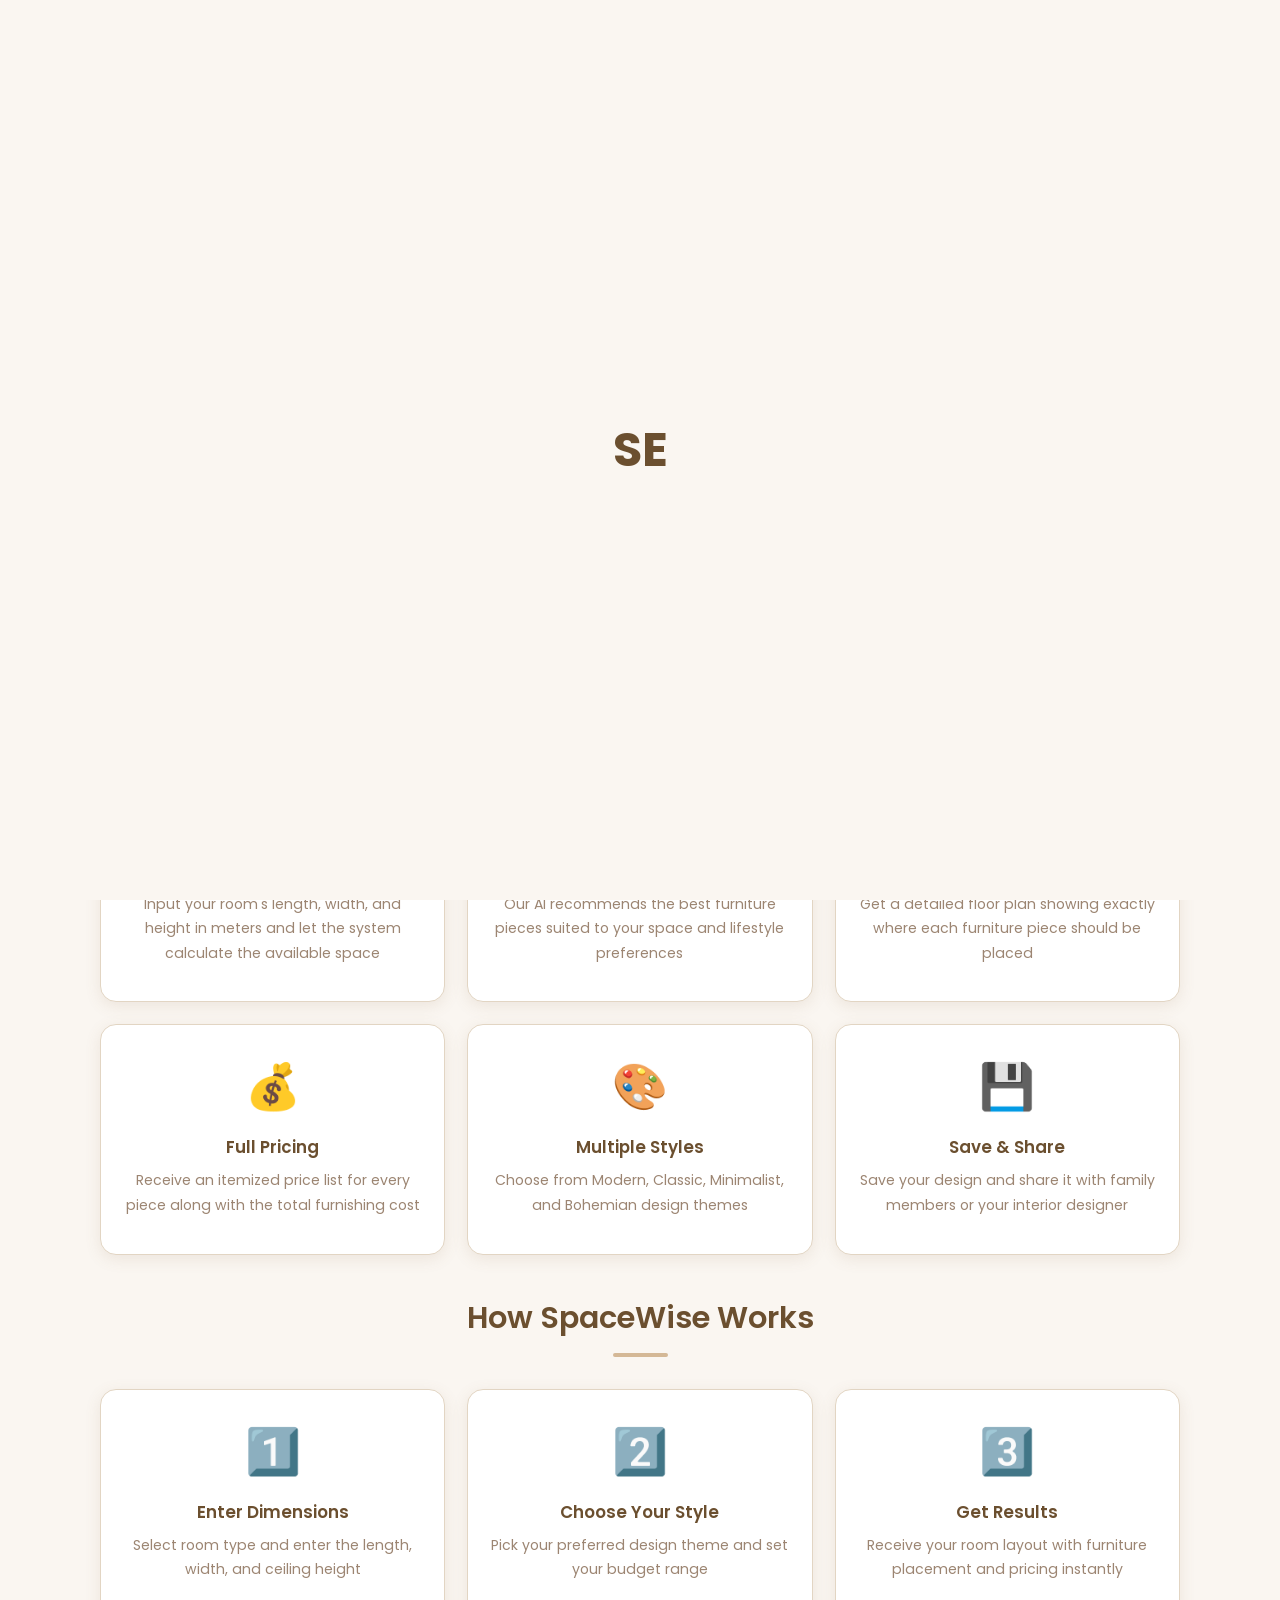
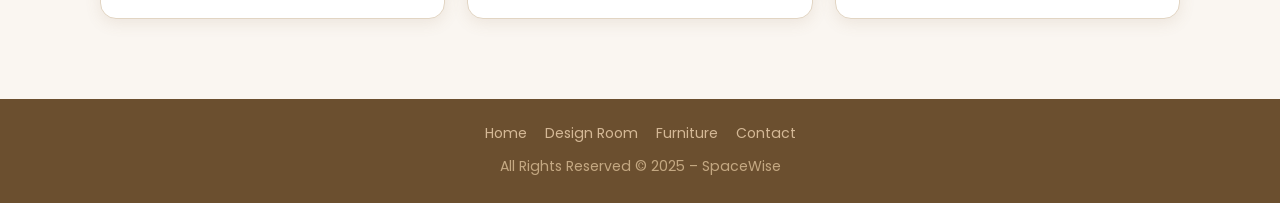
==== index.html @ 336c6fb2 "Add files via upload" ====
<!DOCTYPE html>
<html lang="en">
<head>
    <meta charset="UTF-8">
    <meta name="viewport" content="width=device-width, initial-scale=1.0">
    <title>SpaceWise – AI-Powered Furniture Design</title>
    <link rel="stylesheet" href="style.css">
</head>
<body>
    <div id="loader" class="loader-overlay">
  <div class="site-name" id="site-name">
    <span class="letter keep">S</span>
    <span class="letter hide">P</span>
    <span class="letter hide">A</span>
    <span class="letter hide">C</span>
    <span class="letter hide">E</span>
    <span class="letter hide">&nbsp;</span>
    <span class="letter hide">W</span>
    <span class="letter hide">I</span>
    <span class="letter hide">S</span>
    <span class="letter keep">E</span>
  </div>
</div>

    <!-- Navbar -->
    <nav>
        <a href="index.html" class="logo-container">
            <img src="logo.jpg" alt="Space Wise Logo" class="nav-logo">
        </a>
        <div class="hamburger" onclick="toggleMenu()" id="hamburger">
            <span></span><span></span><span></span>
        </div>
        <ul id="navMenu">
            <li><a href="index.html" class="active">Home</a></li>
            <li><a href="design.html">Design Room</a></li>
            <li><a href="furniture.html">Furniture</a></li>
            <li><a href="contact.html">Contact</a></li>
        </ul>
    </nav>

    <!-- Main Content -->
    <main>

        <!-- Hero -->
        <div class="hero">
            <h1>Design Your Space Smartly</h1>
            <p>Enter your room dimensions and get AI-powered furniture suggestions with placement maps and full pricing — instantly.</p>
            <a href="design.html" class="hero-btn">Start Designing Now</a>
        </div>

        <!-- Why SpaceWise -->
        <div class="section-title section-padding">
            <h2>Why SpaceWise?</h2>
            <div class="divider"></div>
            <p>We combine artificial intelligence with interior design expertise to give you a unique furnishing experience</p>
        </div>

        <div class="features-grid">
            <div class="feature-card">
                <span class="feature-icon">📐</span>
                <h3>Enter Dimensions</h3>
                <p>Input your room's length, width, and height in meters and let the system calculate the available space</p>
            </div>
            <div class="feature-card">
                <span class="feature-icon">🤖</span>
                <h3>AI Suggestions</h3>
                <p>Our AI recommends the best furniture pieces suited to your space and lifestyle preferences</p>
            </div>
            <div class="feature-card">
                <span class="feature-icon">🗺️</span>
                <h3>Placement Map</h3>
                <p>Get a detailed floor plan showing exactly where each furniture piece should be placed</p>
            </div>
            <div class="feature-card">
                <span class="feature-icon">💰</span>
                <h3>Full Pricing</h3>
                <p>Receive an itemized price list for every piece along with the total furnishing cost</p>
            </div>
            <div class="feature-card">
                <span class="feature-icon">🎨</span>
                <h3>Multiple Styles</h3>
                <p>Choose from Modern, Classic, Minimalist, and Bohemian design themes</p>
            </div>
            <div class="feature-card">
                <span class="feature-icon">💾</span>
                <h3>Save & Share</h3>
                <p>Save your design and share it with family members or your interior designer</p>
            </div>
        </div>

        <!-- How It Works -->
        <div class="section-padding">
            <div class="section-title">
                <h2>How SpaceWise Works</h2>
                <div class="divider"></div>
            </div>
            <div class="features-grid">
                <div class="feature-card">
                    <span class="feature-icon">1️⃣</span>
                    <h3>Enter Dimensions</h3>
                    <p>Select room type and enter the length, width, and ceiling height</p>
                </div>
                <div class="feature-card">
                    <span class="feature-icon">2️⃣</span>
                    <h3>Choose Your Style</h3>
                    <p>Pick your preferred design theme and set your budget range</p>
                </div>
                <div class="feature-card">
                    <span class="feature-icon">3️⃣</span>
                    <h3>Get Results</h3>
                    <p>Receive your room layout with furniture placement and pricing instantly</p>
                </div>
            </div>
        </div>

    </main>

    <!-- Footer -->
    <footer>
        <div class="footer-links">
            <a href="index.html">Home</a>
            <a href="design.html">Design Room</a>
            <a href="furniture.html">Furniture</a>
            <a href="contact.html">Contact</a>
        </div>
        <p>All Rights Reserved &copy; 2025 – SpaceWise</p>
    </footer>

    <script>
        function toggleMenu() {
            document.getElementById('navMenu').classList.toggle('open');
        }
         window.addEventListener('load', () => {
  setTimeout(() => {
    const siteName = document.getElementById('site-name');
    if(siteName) siteName.classList.add('shrink');
    
    setTimeout(() => {
      const loader = document.getElementById('loader');
      if(loader) loader.classList.add('fade-out');
    }, 1500); 
  }, 800);
});             
        ;
    </script>

</body>
</html>
---- style.css ----
/* ===== Google Font ===== */
@import url('https://fonts.googleapis.com/css2?family=Poppins:wght@300;400;500;600;700&display=swap');

/* ===== CSS Variables - Beige & Light Brown Theme ===== */
:root {
    --primary:     #8B6F47;
    --primary-dark:#6B4F2F;
    --primary-light:#C4A882;
    --accent:      #D4B896;
    --bg-main:     #FAF6F1;
    --bg-card:     #FFFFFF;
    --bg-section:  #F2EBE0;
    --text-dark:   #3A2E22;
    --text-mid:    #6B5744;
    --text-light:  #9C8572;
    --border:      #E2D5C3;
    --shadow:      rgba(139,111,71,0.12);
    --shadow-hover:rgba(139,111,71,0.25);
}

/* ===== Reset & Base ===== */
*, *::before, *::after {
    margin: 0;
    padding: 0;
    box-sizing: border-box;
}

html { scroll-behavior: smooth; }

body {
    font-family: 'Poppins', 'Segoe UI', sans-serif;
    background-color: var(--bg-main);
    color: var(--text-dark);
    min-height: 100vh;
    display: flex;
    flex-direction: column;
    overflow-x: hidden;
}

/* ===== Navbar ===== */
nav {
    background-color: var(--primary-dark);
    padding: 0 40px;
    display: flex;
    align-items: center;
    justify-content: space-between;
    height: 64px;
    position: sticky;
    top: 0;
    z-index: 1000;
    box-shadow: 0 2px 12px rgba(0,0,0,0.25);
}

nav .logo {
    font-size: 1.45rem;
    font-weight: 700;
    color: var(--accent);
    text-decoration: none;
    letter-spacing: 1px;
    display: flex;
    align-items: center;
    gap: 8px;
}

nav ul {
    list-style: none;
    display: flex;
    gap: 6px;
    padding: 0;
}

nav ul li a {
    color: #F5EDE0;
    text-decoration: none;
    font-size: 0.92rem;
    padding: 7px 16px;
    border-radius: 22px;
    transition: background 0.25s, color 0.25s;
    font-weight: 500;
}

nav ul li a:hover,
nav ul li a.active {
    background-color: var(--accent);
    color: var(--primary-dark);
}

/* Hamburger menu (mobile) */
.hamburger {
    display: none;
    flex-direction: column;
    gap: 5px;
    cursor: pointer;
    padding: 6px;
}

.hamburger span {
    display: block;
    width: 24px;
    height: 2px;
    background-color: var(--accent);
    border-radius: 2px;
    transition: all 0.3s;
}

/* ===== Main Content ===== */
main {
    flex: 1;
    padding: 40px 60px;
    max-width: 1200px;
    margin: 0 auto;
    width: 100%;
}

/* ===== Typography (3 text styles) ===== */
h1 {
    font-size: 2.4rem;
    color: var(--primary-dark);
    margin-bottom: 14px;
    font-weight: 700;
    text-align: center;
    line-height: 1.2;
}

h2 {
    font-size: 1.6rem;
    color: var(--primary);
    margin-bottom: 12px;
    font-weight: 600;
    border-right: 4px solid var(--accent);
    padding-right: 12px;
}

h3 {
    font-size: 1.1rem;
    color: var(--primary-dark);
    margin-bottom: 7px;
    font-weight: 600;
}

p {
    font-size: 0.97rem;
    line-height: 1.75;
    color: var(--text-mid);
    margin-bottom: 8px;
}

/* ===== Hero Section ===== */
.hero {
    background: linear-gradient(135deg, var(--primary-dark) 0%, var(--primary) 100%);
    color: #fff;
    border-radius: 22px;
    padding: 70px 50px;
    text-align: center;
    margin-bottom: 50px;
    overflow: hidden;
    position: relative;
}

.hero::before {
    content: '';
    position: absolute;
    top: -60px; left: -60px;
    width: 220px; height: 220px;
    background: rgba(212,184,150,0.15);
    border-radius: 50%;
}

.hero::after {
    content: '';
    position: absolute;
    bottom: -70px; right: -70px;
    width: 260px; height: 260px;
    background: rgba(212,184,150,0.1);
    border-radius: 50%;
}

.hero h1 {
    color: var(--accent);
    font-size: 2.8rem;
    margin-bottom: 18px;
    position: relative;
    z-index: 1;
}

.hero p {
    color: #F5EDE0;
    font-size: 1.1rem;
    max-width: 680px;
    margin: 0 auto 28px;
    position: relative;
    z-index: 1;
}

.hero-btn {
    display: inline-block;
    background-color: var(--accent);
    color: var(--primary-dark);
    padding: 14px 40px;
    border-radius: 30px;
    text-decoration: none;
    font-weight: 700;
    font-size: 1.05rem;
    transition: transform 0.3s, box-shadow 0.3s;
    position: relative;
    z-index: 1;
}

.hero-btn:hover {
    transform: translateY(-3px);
    box-shadow: 0 10px 24px rgba(0,0,0,0.25);
}

/* ===== Feature Cards Grid ===== */
.features-grid {
    display: grid;
    grid-template-columns: repeat(3, 1fr);
    gap: 22px;
    margin-top: 20px;
}

.feature-card {
    background-color: var(--bg-card);
    border-radius: 16px;
    padding: 28px 22px;
    text-align: center;
    box-shadow: 0 4px 16px var(--shadow);
    transition: transform 0.3s, box-shadow 0.3s;
    overflow: hidden;
    border: 1px solid var(--border);
}

.feature-card:hover {
    transform: translateY(-5px);
    box-shadow: 0 12px 28px var(--shadow-hover);
}

.feature-icon {
    font-size: 2.8rem;
    margin-bottom: 14px;
    display: block;
}

.feature-card h3 { font-size: 1.05rem; margin-bottom: 8px; }
.feature-card p  { font-size: 0.88rem; color: var(--text-light); }

/* ===== Section Title ===== */
.section-title {
    text-align: center;
    margin-bottom: 32px;
}

.section-title h2 {
    border: none;
    padding: 0;
    font-size: 1.9rem;
    color: var(--primary-dark);
}

.section-title p {
    color: var(--text-light);
    font-size: 0.97rem;
    max-width: 580px;
    margin: 8px auto 0;
}

.divider {
    width: 55px;
    height: 4px;
    background-color: var(--accent);
    margin: 10px auto;
    border-radius: 2px;
}

.section-padding { padding: 40px 0; }

/* ===== Design Page ===== */
.design-container {
    display: grid;
    grid-template-columns: 1fr 1fr;
    gap: 36px;
    align-items: start;
}

.form-section {
    background-color: var(--bg-card);
    border-radius: 18px;
    padding: 32px;
    box-shadow: 0 4px 20px var(--shadow);
    border: 1px solid var(--border);
    overflow: hidden;
}

.form-group { margin-bottom: 18px; }

.form-group label {
    display: block;
    font-weight: 600;
    color: var(--primary-dark);
    margin-bottom: 7px;
    font-size: 0.9rem;
}

.form-group input,
.form-group select {
    width: 100%;
    padding: 11px 14px;
    border: 2px solid var(--border);
    border-radius: 10px;
    font-size: 0.97rem;
    color: var(--text-dark);
    background-color: var(--bg-main);
    transition: border-color 0.3s;
    font-family: inherit;
}

.form-group input:focus,
.form-group select:focus {
    outline: none;
    border-color: var(--primary-light);
    background-color: #fff;
}

.submit-btn {
    width: 100%;
    padding: 13px;
    background: linear-gradient(135deg, var(--primary-dark), var(--primary));
    color: var(--accent);
    border: none;
    border-radius: 12px;
    font-size: 1.05rem;
    font-weight: 700;
    cursor: pointer;
    transition: opacity 0.3s, transform 0.2s;
    font-family: inherit;
}

.submit-btn:hover {
    opacity: 0.9;
    transform: translateY(-2px);
}

/* Room Canvas */
.room-preview {
    background-color: var(--bg-card);
    border-radius: 18px;
    padding: 28px;
    box-shadow: 0 4px 20px var(--shadow);
    border: 1px solid var(--border);
    overflow: hidden;
}

.room-canvas {
    width: 100%;
    background-color: var(--bg-section);
    border: 2px dashed var(--primary-light);
    border-radius: 12px;
    min-height: 320px;
    position: relative;
    overflow: hidden;
}

.room-floor {
    width: 80%; height: 80%;
    position: absolute;
    top: 10%; left: 10%;
    background-color: #EAD9C0;
    border: 2px solid var(--primary-light);
    border-radius: 4px;
}

.furniture-item {
    position: absolute;
    background-color: var(--primary);
    color: #fff;
    border-radius: 6px;
    display: flex;
    align-items: center;
    justify-content: center;
    font-size: 0.62rem;
    font-weight: 600;
    text-align: center;
    padding: 3px;
    box-shadow: 2px 2px 6px rgba(0,0,0,0.25);
    cursor: pointer;
    transition: transform 0.2s;
    line-height: 1.2;
}

.furniture-item:hover { transform: scale(1.06); z-index: 10; }

/* Result Box */
.result-box {
    background-color: var(--bg-card);
    border-radius: 14px;
    padding: 22px;
    box-shadow: 0 4px 14px var(--shadow);
    margin-top: 18px;
    overflow: hidden;
    border: 1px solid var(--border);
}

.overflow-section { overflow: auto; max-height: 480px; }

.result-item {
    display: flex;
    justify-content: space-between;
    align-items: center;
    padding: 11px 0;
    border-bottom: 1px solid var(--bg-section);
    gap: 10px;
}

.result-item:last-child { border-bottom: none; }

.total-price {
    background: linear-gradient(135deg, var(--primary-dark), var(--primary));
    color: var(--accent);
    border-radius: 12px;
    padding: 16px 22px;
    display: flex;
    justify-content: space-between;
    align-items: center;
    margin-top: 14px;
    font-size: 1.05rem;
    font-weight: 700;
}

/* Price & Dimension Tags */
.price-tag {
    display: inline-block;
    background-color: var(--accent);
    color: var(--primary-dark);
    padding: 4px 13px;
    border-radius: 18px;
    font-weight: 700;
    font-size: 0.9rem;
    white-space: nowrap;
}

.dimensions-badge {
    display: inline-block;
    background-color: var(--bg-section);
    color: var(--primary);
    padding: 3px 10px;
    border-radius: 10px;
    font-size: 0.78rem;
    margin-top: 5px;
}

/* ===== Furniture Catalog ===== */
.catalog-grid {
    display: grid;
    grid-template-columns: repeat(3, 1fr);
    gap: 22px;
}

.furniture-card {
    background-color: var(--bg-card);
    border-radius: 16px;
    overflow: hidden;
    box-shadow: 0 4px 14px var(--shadow);
    transition: transform 0.3s, box-shadow 0.3s;
    border: 1px solid var(--border);
}

.furniture-card:hover {
    transform: translateY(-5px);
    box-shadow: 0 14px 32px var(--shadow-hover);
}

.furniture-emoji {
    width: 100%;
    height: 170px;
    display: flex;
    align-items: center;
    justify-content: center;
    font-size: 5rem;
    background: linear-gradient(135deg, var(--bg-section), #EAD9C0);
}

.furniture-info { padding: 18px; }
.furniture-info h3 { font-size: 1rem; margin-bottom: 5px; }
.furniture-info p  { font-size: 0.85rem; color: var(--text-light); margin-bottom: 10px; }

.room-tag {
    display: inline-block;
    background-color: var(--bg-section);
    color: var(--primary);
    padding: 2px 10px;
    border-radius: 10px;
    font-size: 0.74rem;
    margin-bottom: 7px;
    font-weight: 500;
}

/* Filter Buttons */
.filter-bar {
    display: flex;
    gap: 10px;
    margin-bottom: 28px;
    flex-wrap: wrap;
    justify-content: center;
}

.filter-btn {
    padding: 8px 20px;
    border: 2px solid var(--border);
    border-radius: 24px;
    background-color: var(--bg-card);
    color: var(--primary);
    cursor: pointer;
    font-size: 0.88rem;
    font-family: inherit;
    transition: all 0.25s;
    font-weight: 500;
}

.filter-btn:hover,
.filter-btn.active {
    background-color: var(--primary-dark);
    color: var(--accent);
    border-color: var(--primary-dark);
}

/* ===== Contact Page ===== */
.contact-wrapper {
    display: grid;
    grid-template-columns: 1fr 1fr;
    gap: 36px;
}

.contact-info {
    background: linear-gradient(135deg, var(--primary-dark), var(--primary));
    border-radius: 18px;
    padding: 38px;
    color: #F5EDE0;
    overflow: hidden;
}

.contact-info h2 {
    color: var(--accent);
    border-color: var(--accent);
    margin-bottom: 18px;
}

.contact-info p { color: #F5EDE0; margin-bottom: 14px; }

.contact-detail {
    display: flex;
    align-items: center;
    gap: 12px;
    margin-bottom: 16px;
    padding: 11px;
    background-color: rgba(255,255,255,0.1);
    border-radius: 10px;
}

.contact-detail span:first-child { font-size: 1.4rem; }

.contact-form {
    background-color: var(--bg-card);
    border-radius: 18px;
    padding: 38px;
    box-shadow: 0 4px 20px var(--shadow);
    border: 1px solid var(--border);
    overflow: hidden;
}

.contact-form textarea {
    width: 100%;
    padding: 11px 14px;
    border: 2px solid var(--border);
    border-radius: 10px;
    font-size: 0.97rem;
    color: var(--text-dark);
    background-color: var(--bg-main);
    resize: vertical;
    min-height: 115px;
    font-family: inherit;
    transition: border-color 0.3s;
}

.contact-form textarea:focus {
    outline: none;
    border-color: var(--primary-light);
    background-color: #fff;
}

/* Team */
.team-grid {
    display: grid;
    grid-template-columns: repeat(3, 1fr);
    gap: 18px;
    margin-top: 26px;
}

.team-card {
    background-color: var(--bg-card);
    border-radius: 14px;
    padding: 22px;
    text-align: center;
    box-shadow: 0 4px 14px var(--shadow);
    border: 1px solid var(--border);
}

.team-avatar {
    width: 66px; height: 66px;
    border-radius: 50%;
    background: linear-gradient(135deg, var(--primary-dark), var(--primary));
    display: flex;
    align-items: center;
    justify-content: center;
    font-size: 1.9rem;
    margin: 0 auto 11px;
}

.team-card h3 { color: var(--primary-dark); margin-bottom: 4px; }
.team-card p  { font-size: 0.83rem; color: var(--text-light); margin: 0; }

/* Success Message */
.success-msg {
    display: none;
    background-color: #D4EDDA;
    color: #155724;
    border: 1px solid #C3E6CB;
    border-radius: 10px;
    padding: 14px 18px;
    margin-top: 14px;
    text-align: center;
    font-weight: 600;
}

.success-msg.show { display: block; }

/* ===== Images ===== */
img { max-width: 100%; height: auto; display: block; border-radius: 8px; }
.img-cover   { width: 100%; height: 200px; object-fit: cover; }
.img-rounded { border-radius: 50%; }
.img-shadow  { box-shadow: 0 4px 14px var(--shadow); }

/* ===== Footer ===== */
footer {
    background-color: var(--primary-dark);
    color: var(--primary-light);
    text-align: center;
    padding: 24px 40px;
    margin-top: auto;
}

footer p { color: var(--primary-light); font-size: 0.88rem; margin: 0; }

.footer-links {
    display: flex;
    justify-content: center;
    gap: 18px;
    margin-bottom: 10px;
    flex-wrap: wrap;
}

.footer-links a {
    color: var(--accent);
    text-decoration: none;
    font-size: 0.88rem;
    transition: color 0.25s;
}

.footer-links a:hover { color: #fff; }

/* ===== Step Indicator ===== */
.step-indicator {
    display: flex;
    justify-content: center;
    gap: 14px;
    margin-bottom: 28px;
    flex-wrap: wrap;
}

.step {
    display: flex;
    align-items: center;
    gap: 7px;
    font-size: 0.88rem;
    color: var(--text-light);
}

.step-num {
    width: 27px; height: 27px;
    border-radius: 50%;
    background-color: var(--border);
    color: var(--text-light);
    display: flex;
    align-items: center;
    justify-content: center;
    font-weight: 700;
    font-size: 0.82rem;
}

.step.active .step-num { background-color: var(--primary-dark); color: var(--accent); }
.step.active { color: var(--primary-dark); font-weight: 600; }

/* ===== Utility ===== */
.hidden { display: none; }
.show   { display: block; }
.badge { display: inline-block; padding: 4px 12px; border-radius: 18px; font-size: 0.78rem; font-weight: 700; }
.badge-gold { background-color: var(--accent); color: var(--primary-dark); }
.badge-dark { background-color: var(--primary-dark); color: var(--accent); }
.bg-warm    { background-color: var(--bg-section); }
.card-padding { padding: 24px; }
.btn-padding  { padding: 11px 28px; }

/* ===== Room label & indicators ===== */
.room-label {
    position: absolute;
    top: 5px; right: 8px;
    font-size: 0.72rem;
    color: var(--primary);
    font-weight: 700;
}

.door-indicator {
    position: absolute;
    bottom: 0; left: 50%;
    transform: translateX(-50%);
    width: 38px; height: 7px;
    background-color: var(--primary-light);
    border-radius: 4px 4px 0 0;
}

.window-indicator {
    position: absolute;
    top: 0; right: 28%;
    width: 48px; height: 5px;
    background-color: #A8D8EA;
    border-radius: 0 0 4px 4px;
}

/* ============================================================
   RESPONSIVE - Mobile First
   ============================================================ */

/* Tablet: ≤ 900px */
@media (max-width: 900px) {
    main { padding: 30px 28px; }

    .features-grid      { grid-template-columns: repeat(2, 1fr); }
    .catalog-grid       { grid-template-columns: repeat(2, 1fr); }
    .design-container   { grid-template-columns: 1fr; }
    .contact-wrapper    { grid-template-columns: 1fr; }
    .team-grid          { grid-template-columns: repeat(2, 1fr); }

    .hero { padding: 50px 30px; }
    .hero h1 { font-size: 2rem; }
}

/* Mobile: ≤ 600px */
@media (max-width: 600px) {
    /* Navbar */
    nav { padding: 0 18px; }
    nav ul { display: none; flex-direction: column; position: absolute; top: 64px; left: 0; right: 0; background-color: var(--primary-dark); padding: 12px 18px 18px; gap: 4px; box-shadow: 0 6px 18px rgba(0,0,0,0.3); }
    nav ul.open { display: flex; }
    nav ul li a { display: block; padding: 10px 14px; border-radius: 10px; font-size: 0.95rem; }
    .hamburger { display: flex; }

    /* Main */
    main { padding: 22px 16px; }

    /* Hero */
    .hero { padding: 38px 20px; border-radius: 16px; margin-bottom: 30px; }
    .hero h1 { font-size: 1.65rem; }
    .hero p  { font-size: 0.95rem; }
    .hero-btn { padding: 12px 28px; font-size: 0.97rem; }

    /* Grids → single column */
    .features-grid    { grid-template-columns: 1fr; gap: 14px; }
    .catalog-grid     { grid-template-columns: 1fr; gap: 14px; }
    .design-container { grid-template-columns: 1fr; gap: 20px; }
    .contact-wrapper  { grid-template-columns: 1fr; gap: 20px; }
    .team-grid        { grid-template-columns: 1fr; gap: 14px; }

    /* Typography */
    h1 { font-size: 1.6rem; }
    h2 { font-size: 1.3rem; }

    /* Form */
    .form-section  { padding: 22px 18px; }
    .room-preview  { padding: 20px 16px; }
    .contact-info  { padding: 26px 20px; }
    .contact-form  { padding: 26px 20px; }

    /* Room canvas */
    .room-canvas { min-height: 240px; }

    /* Result item */
    .result-item { flex-direction: column; align-items: flex-start; gap: 6px; }

    /* Total price */
    .total-price { flex-direction: column; gap: 6px; text-align: center; }

    /* Filter bar */
    .filter-bar { gap: 8px; }
    .filter-btn { padding: 7px 14px; font-size: 0.82rem; }

    /* Footer */
    footer { padding: 18px 16px; }
    .footer-links { gap: 12px; }

    /* Step indicator */
    .step-indicator { gap: 8px; }
    .step { font-size: 0.8rem; }

    /* Section title */
    .section-title h2 { font-size: 1.5rem; }
}
/* تنسيق شاشة التحميل في المنتصف */
.loader-overlay {
  position: fixed;
  top: 0; left: 0; width: 100%; height: 100%;
  background-color: var(--bg-main); 
  display: flex;
  align-items: center;
  justify-content: center;
  z-index: 9999;
  transition: opacity 0.8s ease-in-out;
}

.loader-overlay.fade-out {
  opacity: 0;
  pointer-events: none;
}

/* تنسيق حركة الاسم */
.site-name {
  display: flex;
  justify-content: center;
  align-items: center;
  font-size: 3rem;
  font-weight: 700;
  color: var(--primary-dark);
}

.site-name .letter {
  display: inline-block;
  overflow: hidden;
  white-space: nowrap;
  max-width: 80px; /* نعطيها عرض أقصى ثابت عشان تعرف تبدأ الحركة منه */
  opacity: 1;
  transition: max-width 1.5s ease-in-out, opacity 1.2s ease-in-out; /* فصلنا الحركة عشان تذوب وهي تنسحب */
}

.site-name.shrink .hide {
  max-width: 0; /* هنا يبدأ ينسحب بنعومة */
  opacity: 0;   /* ويختفي تدريجياً */
}

/* تنسيق اللوجو في الهيدر */
.logo-container {
  display: flex;
  align-items: center;
  text-decoration: none;
}

.nav-logo {
  height: 45px;
  border-radius: 8px;
}
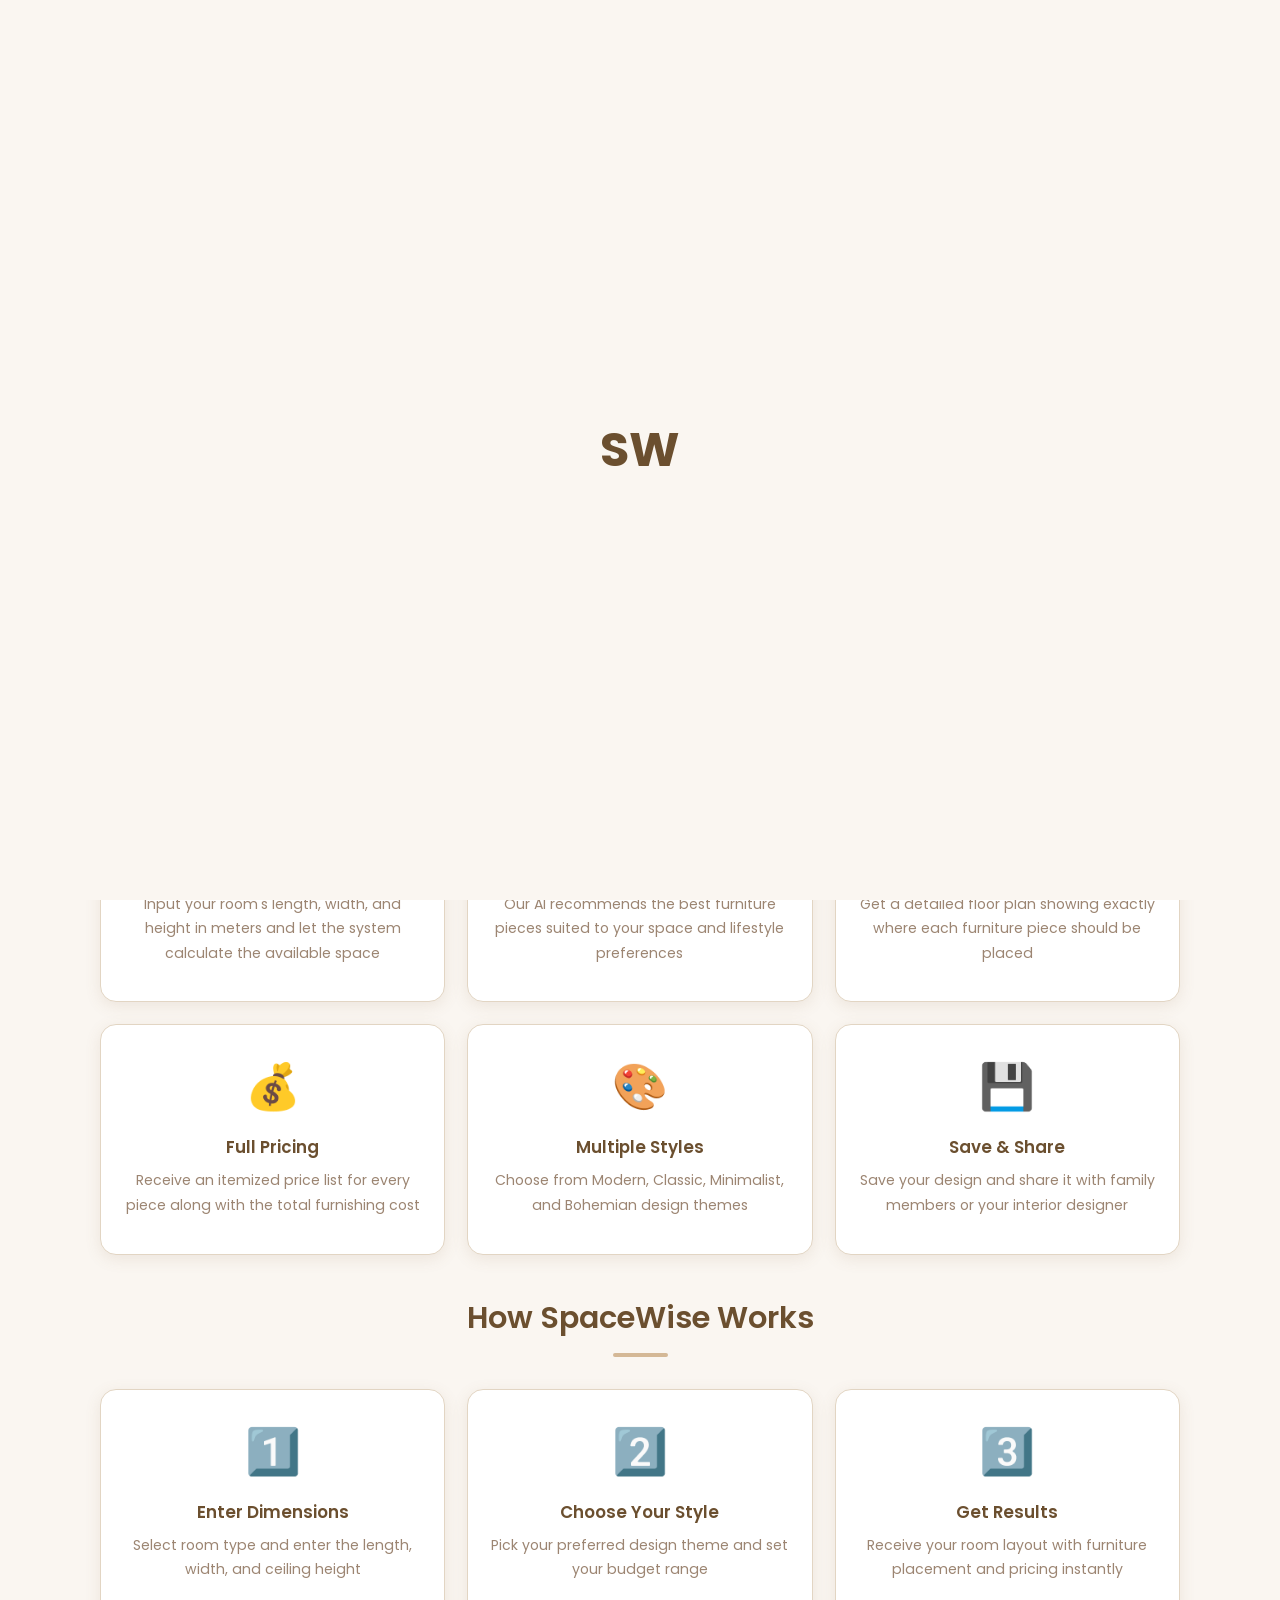
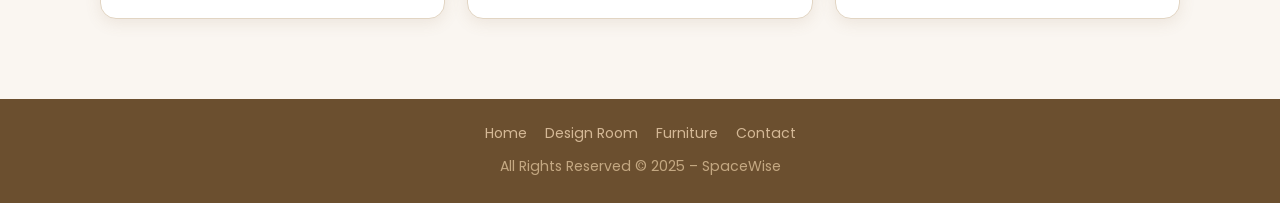
==== commit 52bd2b12: "Add files via upload" ====
--- a/index.html
+++ b/index.html
@@ -7,7 +7,7 @@
     <link rel="stylesheet" href="style.css">
 </head>
 <body>
-    <div id="loader" class="loader-overlay">
+<div id="loader" class="loader-overlay">
   <div class="site-name" id="site-name">
     <span class="letter keep">S</span>
     <span class="letter hide">P</span>
@@ -15,11 +15,13 @@
     <span class="letter hide">C</span>
     <span class="letter hide">E</span>
     <span class="letter hide">&nbsp;</span>
-    <span class="letter hide">W</span>
+    <span class="letter keep">W</span>
     <span class="letter hide">I</span>
     <span class="letter hide">S</span>
-    <span class="letter keep">E</span>
+    <span class="letter hide">E</span>
   </div>
+  <!-- اللوجو مخفي تماماً وموجود في المنتصف -->
+  <img src="logo.jpg" alt="Space Wise Logo" id="loader-logo" style="opacity: 0; transform: scale(0.8); position: absolute; transition: all 1s ease-in-out; height: 120px; border-radius: 12px;">
 </div>
 
     <!-- Navbar -->
@@ -130,17 +132,36 @@
         function toggleMenu() {
             document.getElementById('navMenu').classList.toggle('open');
         }
-         window.addEventListener('load', () => {
+        window.addEventListener('load', () => {
+  // 1. يبدأ تداخل الاسم إلى SW
   setTimeout(() => {
     const siteName = document.getElementById('site-name');
     if(siteName) siteName.classList.add('shrink');
     
+    // 2. بعد ما تخلص حركة SW، نخفيها
     setTimeout(() => {
-      const loader = document.getElementById('loader');
-      if(loader) loader.classList.add('fade-out');
+      if(siteName) siteName.style.opacity = '0'; 
+      
+      // 3. ننتظر شوي (نص ثانية) ثم نظهر اللوجو
+      setTimeout(() => {
+        const loaderLogo = document.getElementById('loader-logo');
+        if(loaderLogo) {
+          loaderLogo.style.opacity = '1';
+          loaderLogo.style.transform = 'scale(1)';
+        }
+        
+        // 4. بعد ما يظهر اللوجو، نخفي شاشة التحميل وندخل الموقع
+        setTimeout(() => {
+          const loader = document.getElementById('loader');
+          if(loader) loader.classList.add('fade-out');
+        }, 1500);
+        
+      }, 500); // فترة هدوء قبل ظهور اللوجو
+      
     }, 1500); 
+
   }, 800);
-});             
+});
         ;
     </script>
 
--- a/style.css
+++ b/style.css
@@ -843,16 +843,16 @@
   display: inline-block;
   overflow: hidden;
   white-space: nowrap;
-  max-width: 80px; /* نعطيها عرض أقصى ثابت عشان تعرف تبدأ الحركة منه */
+  max-width: 100px; /* عرض تقريبي للحرف الواحد */
   opacity: 1;
-  transition: max-width 1.5s ease-in-out, opacity 1.2s ease-in-out; /* فصلنا الحركة عشان تذوب وهي تنسحب */
+  transition: max-width 1.5s ease-in-out, opacity 1s ease-in-out;
 }
 
 .site-name.shrink .hide {
-  max-width: 0; /* هنا يبدأ ينسحب بنعومة */
-  opacity: 0;   /* ويختفي تدريجياً */
-}
-
+  max-width: 0;
+  opacity: 0;
+  margin: 0;
+}
 /* تنسيق اللوجو في الهيدر */
 .logo-container {
   display: flex;
